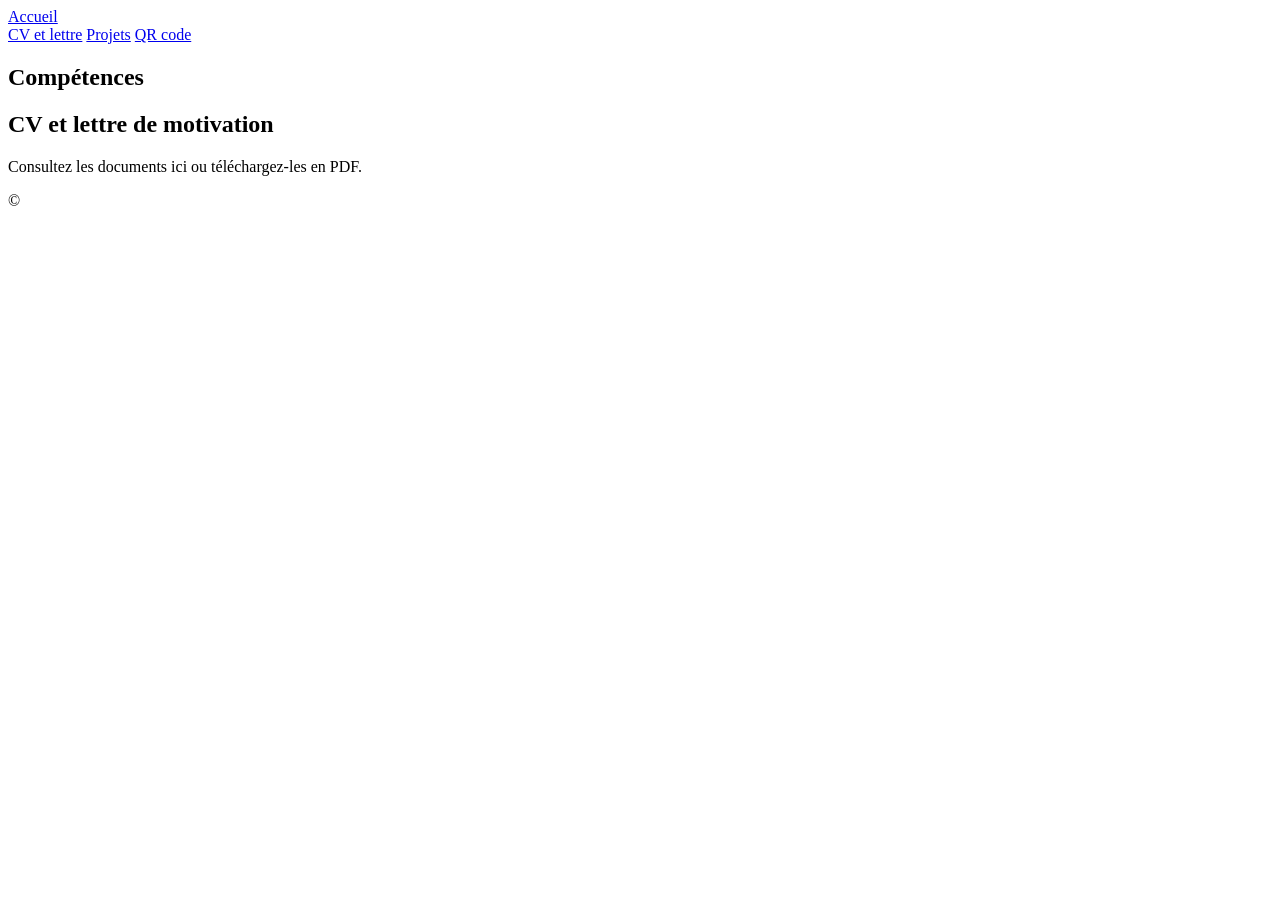
==== index.html @ 3cf53f0b "Add files via upload" ====
<!doctype html>
<html lang="fr">
<head>
<meta charset="utf-8">
<meta name="viewport" content="width=device-width,initial-scale=1">
<title>CV en ligne</title>
<meta name="description" content="CV, lettre de motivation et projets.">
<link rel="preconnect" href="https://fonts.googleapis.com">
<link rel="preconnect" href="https://fonts.gstatic.com" crossorigin>
<link href="https://fonts.googleapis.com/css2?family=Familjen+Grotesk:wght@500;600;700&family=Public+Sans:wght@400;500;600&display=swap" rel="stylesheet">
<link rel="stylesheet" href="assets/style.css">
</head>
<body data-page="home">
<header class="top"><div class="wrap">
  <a class="brand" href="index.html">Accueil</a>
  <nav aria-label="Navigation principale">
    <a data-page="home" href="index.html">CV et lettre</a>
    <a data-page="projects" href="projets.html">Projets</a>
    <a data-page="qr" href="qr.html">QR code</a>
  </nav>
</div></header>
<main>
  <div class="hero" id="hero"></div>
  <section><div class="wrap">
    <h2>Compétences</h2>
    <ul class="chips" id="skills"></ul>
  </div></section>
  <section id="documents" style="padding-top:0"><div class="wrap">
    <h2>CV et lettre de motivation</h2>
    <p class="lead">Consultez les documents ici ou téléchargez-les en PDF.</p>
    <div class="docs" id="docs"></div>
  </div></section>
</main>
<footer><div class="wrap"><span id="contact"></span><span>© <span id="year"></span></span></div></footer>
<script src="assets/app.js"></script>
</body>
</html>
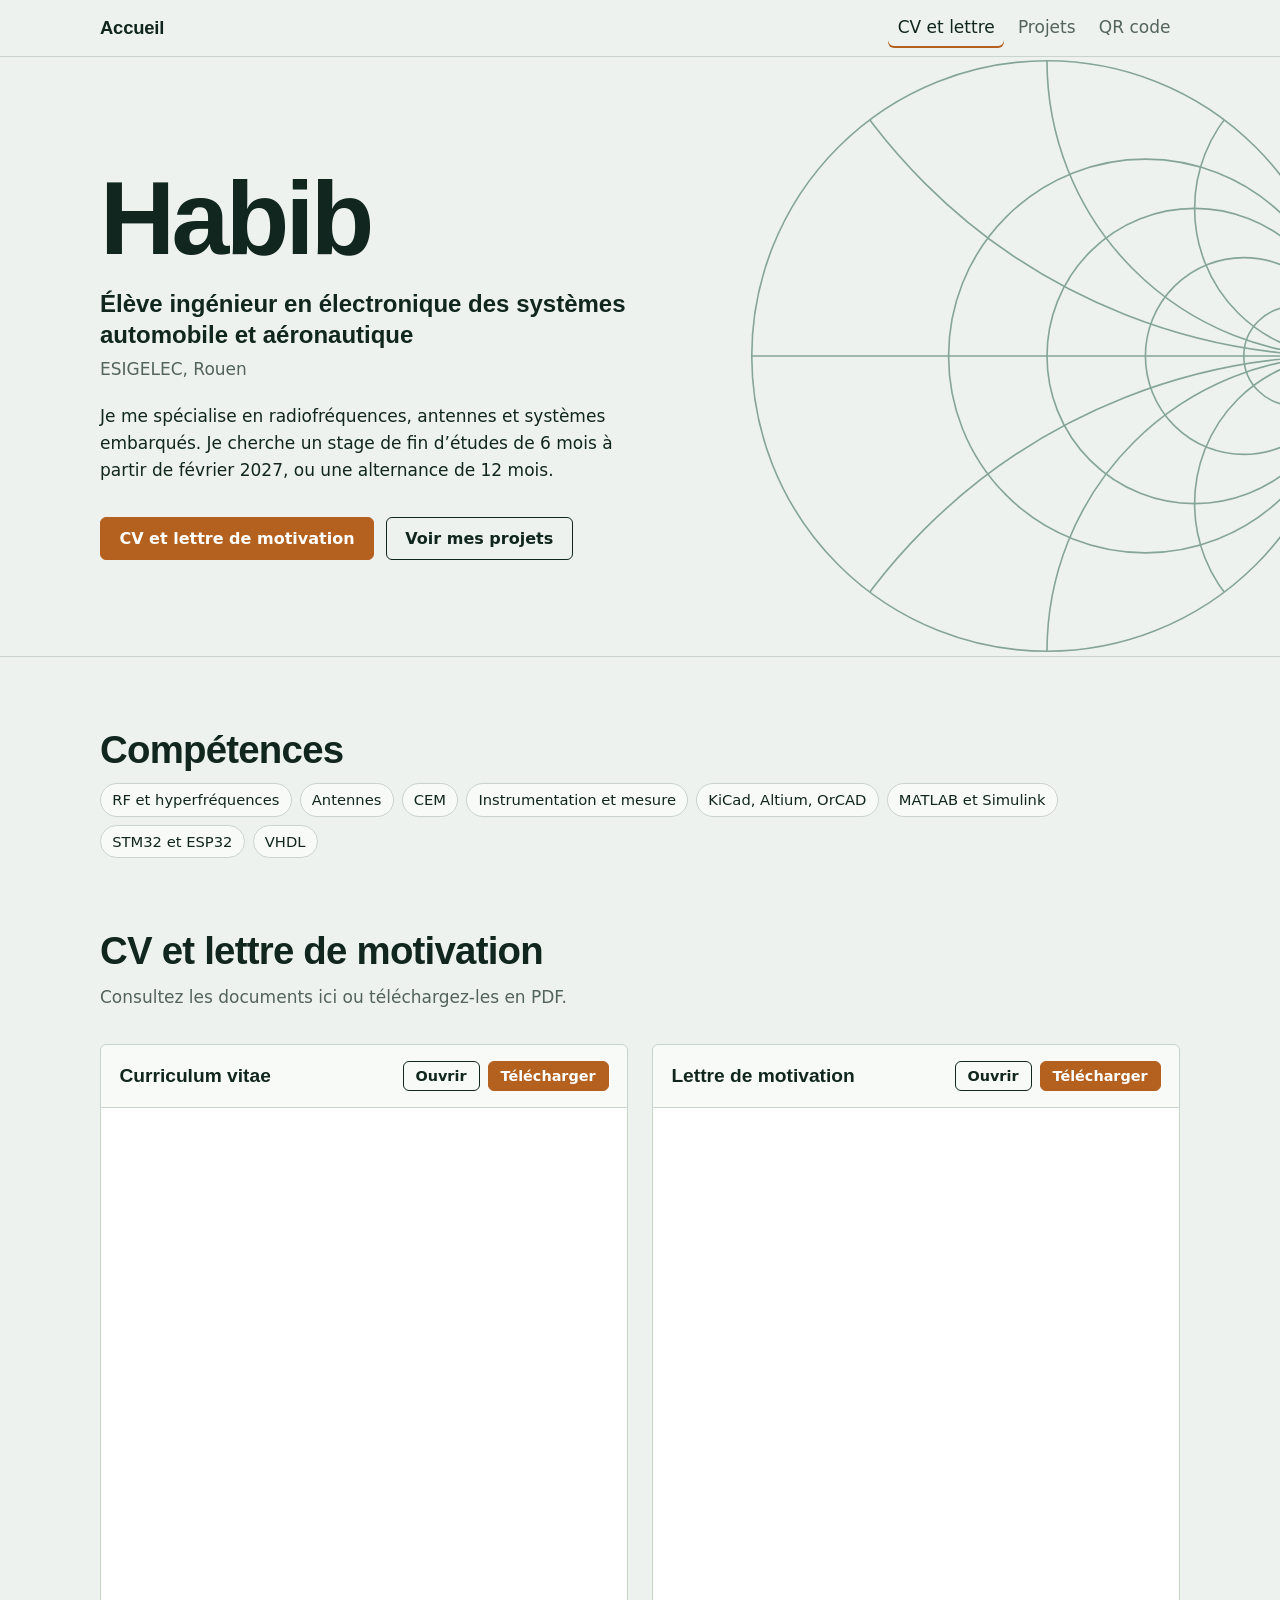
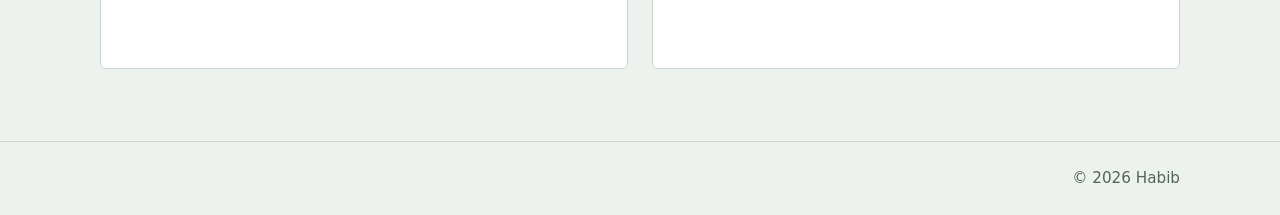
==== commit fdc85d2f: "Add files via upload" ====
--- a/index.html
+++ b/index.html
@@ -13,7 +13,7 @@
 <body data-page="home">
 <header class="top"><div class="wrap">
   <a class="brand" href="index.html">Accueil</a>
-  <nav aria-label="Navigation principale">
+  <nav class="main-nav" aria-label="Navigation principale">
     <a data-page="home" href="index.html">CV et lettre</a>
     <a data-page="projects" href="projets.html">Projets</a>
     <a data-page="qr" href="qr.html">QR code</a>
--- a/assets/style.css
+++ b/assets/style.css
@@ -0,0 +1,118 @@
+:root{
+  --bg:#eef2ee; --paper:#f8faf7; --ink:#10261f; --muted:#52645b; --line:#c9d4cb;
+  --green:#1f5a45; --copper:#b4601f; --copper-ink:#fff; --chart:#1f5a45;
+  --radius:6px;
+  --display:"Familjen Grotesk","Helvetica Neue",Arial,sans-serif;
+  --body:"Public Sans","Segoe UI",system-ui,sans-serif;
+}
+@media (prefers-color-scheme:dark){
+  :root{--bg:#0c1a15; --paper:#12241d; --ink:#e8f0ea; --muted:#9db0a5; --line:#264036; --green:#6fc29e; --copper:#e08a46; --copper-ink:#1a0f06; --chart:#6fc29e}
+}
+*{box-sizing:border-box}
+html{scroll-behavior:smooth}
+body{margin:0;background:var(--bg);color:var(--ink);font:400 1.0625rem/1.6 var(--body);-webkit-font-smoothing:antialiased}
+a{color:inherit}
+:focus-visible{outline:3px solid var(--copper);outline-offset:2px}
+.wrap{width:min(1080px,100% - 2.5rem);margin-inline:auto}
+
+/* header */
+.top{border-bottom:1px solid var(--line);background:var(--bg);position:sticky;top:0;z-index:5}
+.top .wrap{display:flex;align-items:center;justify-content:space-between;gap:1rem;min-height:3.5rem}
+.brand{font:700 1.15rem var(--display);text-decoration:none;letter-spacing:-.01em}
+.top nav{display:flex;gap:.25rem;flex-wrap:wrap}
+.top nav a{padding:.4rem .6rem;border-radius:var(--radius);text-decoration:none;color:var(--muted);font-weight:500}
+.top nav a:hover{color:var(--ink)}
+.top nav a[aria-current="page"]{color:var(--ink);box-shadow:inset 0 -2px 0 var(--copper)}
+
+/* hero */
+.hero{position:relative;overflow:hidden;border-bottom:1px solid var(--line)}
+.hero .wrap{position:relative;padding:clamp(3rem,9vw,7rem) 0 clamp(3rem,8vw,6rem)}
+.smith{position:absolute;right:-6%;top:50%;transform:translateY(-50%);width:min(620px,80vw);height:auto;color:var(--chart);opacity:.5;pointer-events:none}
+.hero-text{position:relative;max-width:38rem}
+.hero h1{font:700 clamp(3rem,10vw,6.5rem)/.95 var(--display);letter-spacing:-.035em;margin:0 0 1.25rem}
+.hero .role{font:600 clamp(1.15rem,2.4vw,1.5rem)/1.3 var(--display);margin:0 0 .35rem}
+.hero .school{color:var(--muted);margin:0 0 1.25rem}
+.hero .intro{max-width:34rem;margin:0 0 2rem}
+.actions{display:flex;flex-wrap:wrap;gap:.75rem}
+.btn{display:inline-flex;align-items:center;gap:.5rem;padding:.7rem 1.15rem;border-radius:var(--radius);font:600 1rem var(--body);text-decoration:none;border:1.5px solid var(--ink);background:transparent;color:var(--ink);cursor:pointer}
+.btn:hover{background:var(--ink);color:var(--bg)}
+.btn.primary{background:var(--copper);border-color:var(--copper);color:var(--copper-ink)}
+.btn.primary:hover{filter:brightness(1.08);background:var(--copper);color:var(--copper-ink)}
+.btn.small{padding:.4rem .75rem;font-size:.9rem}
+.btn.danger{border-color:#b3261e;color:#b3261e}
+.btn.danger:hover{background:#b3261e;color:#fff}
+.btn[disabled]{opacity:.5;cursor:default}
+
+/* sections */
+section{padding:clamp(2.5rem,6vw,4.5rem) 0}
+h2{font:700 clamp(1.7rem,4vw,2.4rem)/1.1 var(--display);letter-spacing:-.02em;margin:0 0 .75rem}
+.lead{color:var(--muted);margin:0 0 2rem;max-width:36rem}
+.chips{display:flex;flex-wrap:wrap;gap:.5rem;list-style:none;padding:0;margin:0}
+.chips li,.chip{padding:.25rem .7rem;border:1px solid var(--line);border-radius:99px;font-size:.92rem;background:var(--paper)}
+button.chip{font:inherit;font-size:.92rem;color:inherit;cursor:pointer}
+button.chip[aria-pressed="true"]{background:var(--green);border-color:var(--green);color:var(--bg)}
+
+.docs{display:grid;grid-template-columns:repeat(auto-fit,minmax(min(100%,420px),1fr));gap:1.5rem}
+.doc{background:var(--paper);border:1px solid var(--line);border-radius:var(--radius);overflow:hidden;display:flex;flex-direction:column}
+.doc header{padding:1rem 1.15rem;display:flex;justify-content:space-between;align-items:center;gap:.75rem;flex-wrap:wrap;border-bottom:1px solid var(--line)}
+.doc h3{margin:0;font:700 1.2rem var(--display)}
+.doc .btns{display:flex;gap:.5rem;flex-wrap:wrap}
+.doc iframe{width:100%;height:560px;border:0;background:#fff}
+.doc .missing{padding:3rem 1.15rem;color:var(--muted);text-align:center}
+@media (max-width:760px){.doc iframe{display:none}}
+
+/* projects */
+.tools{display:flex;flex-wrap:wrap;gap:1rem;align-items:center;margin-bottom:1.75rem}
+.tools input[type=search]{flex:1 1 220px;max-width:340px}
+input,textarea,select{font:inherit;color:inherit;background:var(--paper);border:1.5px solid var(--line);border-radius:var(--radius);padding:.6rem .75rem;width:100%}
+input[type=file]{padding:.45rem}
+textarea{min-height:6rem;resize:vertical}
+.projects{display:grid;grid-template-columns:repeat(auto-fill,minmax(min(100%,320px),1fr));gap:1.25rem}
+.project{background:var(--paper);border:1px solid var(--line);border-radius:var(--radius);padding:1.25rem;display:flex;flex-direction:column;gap:.75rem}
+.project h3{margin:0;font:700 1.25rem/1.2 var(--display)}
+.project .date{color:var(--muted);font-size:.9rem}
+.project p{margin:0}
+.files{list-style:none;margin:auto 0 0;padding:.75rem 0 0;border-top:1px solid var(--line);display:grid;gap:.5rem}
+.files li{display:flex;align-items:center;gap:.6rem;flex-wrap:wrap}
+.files .ext{font:700 .75rem var(--display);background:var(--green);color:var(--bg);border-radius:3px;padding:.1rem .4rem;min-width:2.6rem;text-align:center}
+.files .name{flex:1 1 8rem;word-break:break-word;font-size:.95rem}
+.files a.act{font-size:.9rem;color:var(--copper);font-weight:600}
+.empty{padding:3rem 0;color:var(--muted)}
+
+/* qr */
+.qrbox{display:grid;gap:2rem;grid-template-columns:auto 1fr;align-items:start}
+@media (max-width:700px){.qrbox{grid-template-columns:1fr}}
+.qrbox canvas{background:#fff;padding:14px;border-radius:var(--radius);border:1px solid var(--line);max-width:100%;height:auto;image-rendering:pixelated}
+.field{display:grid;gap:.35rem;margin-bottom:1rem}
+.field label{font-weight:600}
+.hint{color:var(--muted);font-size:.92rem;margin:0}
+
+/* admin */
+.panel{background:var(--paper);border:1px solid var(--line);border-radius:var(--radius);padding:1.25rem;margin-bottom:1.25rem}
+.tabs{display:flex;gap:.25rem;flex-wrap:wrap;border-bottom:1px solid var(--line);margin-bottom:1.5rem}
+.tabs button{font:600 1rem var(--body);background:none;border:0;padding:.7rem 1rem;color:var(--muted);cursor:pointer;border-bottom:3px solid transparent}
+.tabs button[aria-selected="true"]{color:var(--ink);border-bottom-color:var(--copper)}
+.row{display:flex;gap:.5rem;flex-wrap:wrap;align-items:center}
+.grid2{display:grid;grid-template-columns:1fr 1fr;gap:1rem}
+@media (max-width:640px){.grid2{grid-template-columns:1fr}}
+.status{position:fixed;left:50%;bottom:1.25rem;transform:translateX(-50%);max-width:min(90vw,520px);background:var(--ink);color:var(--bg);padding:.75rem 1.1rem;border-radius:var(--radius);font-weight:500;z-index:20}
+.status.err{background:#b3261e;color:#fff}
+.status[hidden]{display:none}
+.plist{list-style:none;margin:0;padding:0;display:grid;gap:.75rem}
+.plist li{display:flex;gap:1rem;justify-content:space-between;align-items:center;flex-wrap:wrap;background:var(--paper);border:1px solid var(--line);border-radius:var(--radius);padding:.85rem 1rem}
+.plist .t{font-weight:700;font-family:var(--display)}
+.plist .m{color:var(--muted);font-size:.9rem}
+.existing{display:grid;gap:.4rem;margin:.5rem 0 1rem}
+.existing label{display:flex;gap:.6rem;align-items:center;font-weight:400}
+.existing input{width:auto}
+
+footer{border-top:1px solid var(--line);padding:1.5rem 0;color:var(--muted);font-size:.95rem}
+footer .wrap{display:flex;gap:1rem;flex-wrap:wrap;justify-content:space-between}
+@media (prefers-reduced-motion:reduce){html{scroll-behavior:auto}}
+@media print{.top,.smith,footer,.actions{display:none}}
+@media (max-width:640px){
+  .top .wrap{min-height:3rem}
+  .top .main-nav{width:100%;flex-wrap:nowrap;justify-content:space-between;gap:0}
+  .top .main-nav a{flex:1 1 0;text-align:center;white-space:nowrap;padding:.8rem .25rem;font-size:.95rem;border-radius:0}
+  .top:has(.main-nav) .brand{display:none}
+}
